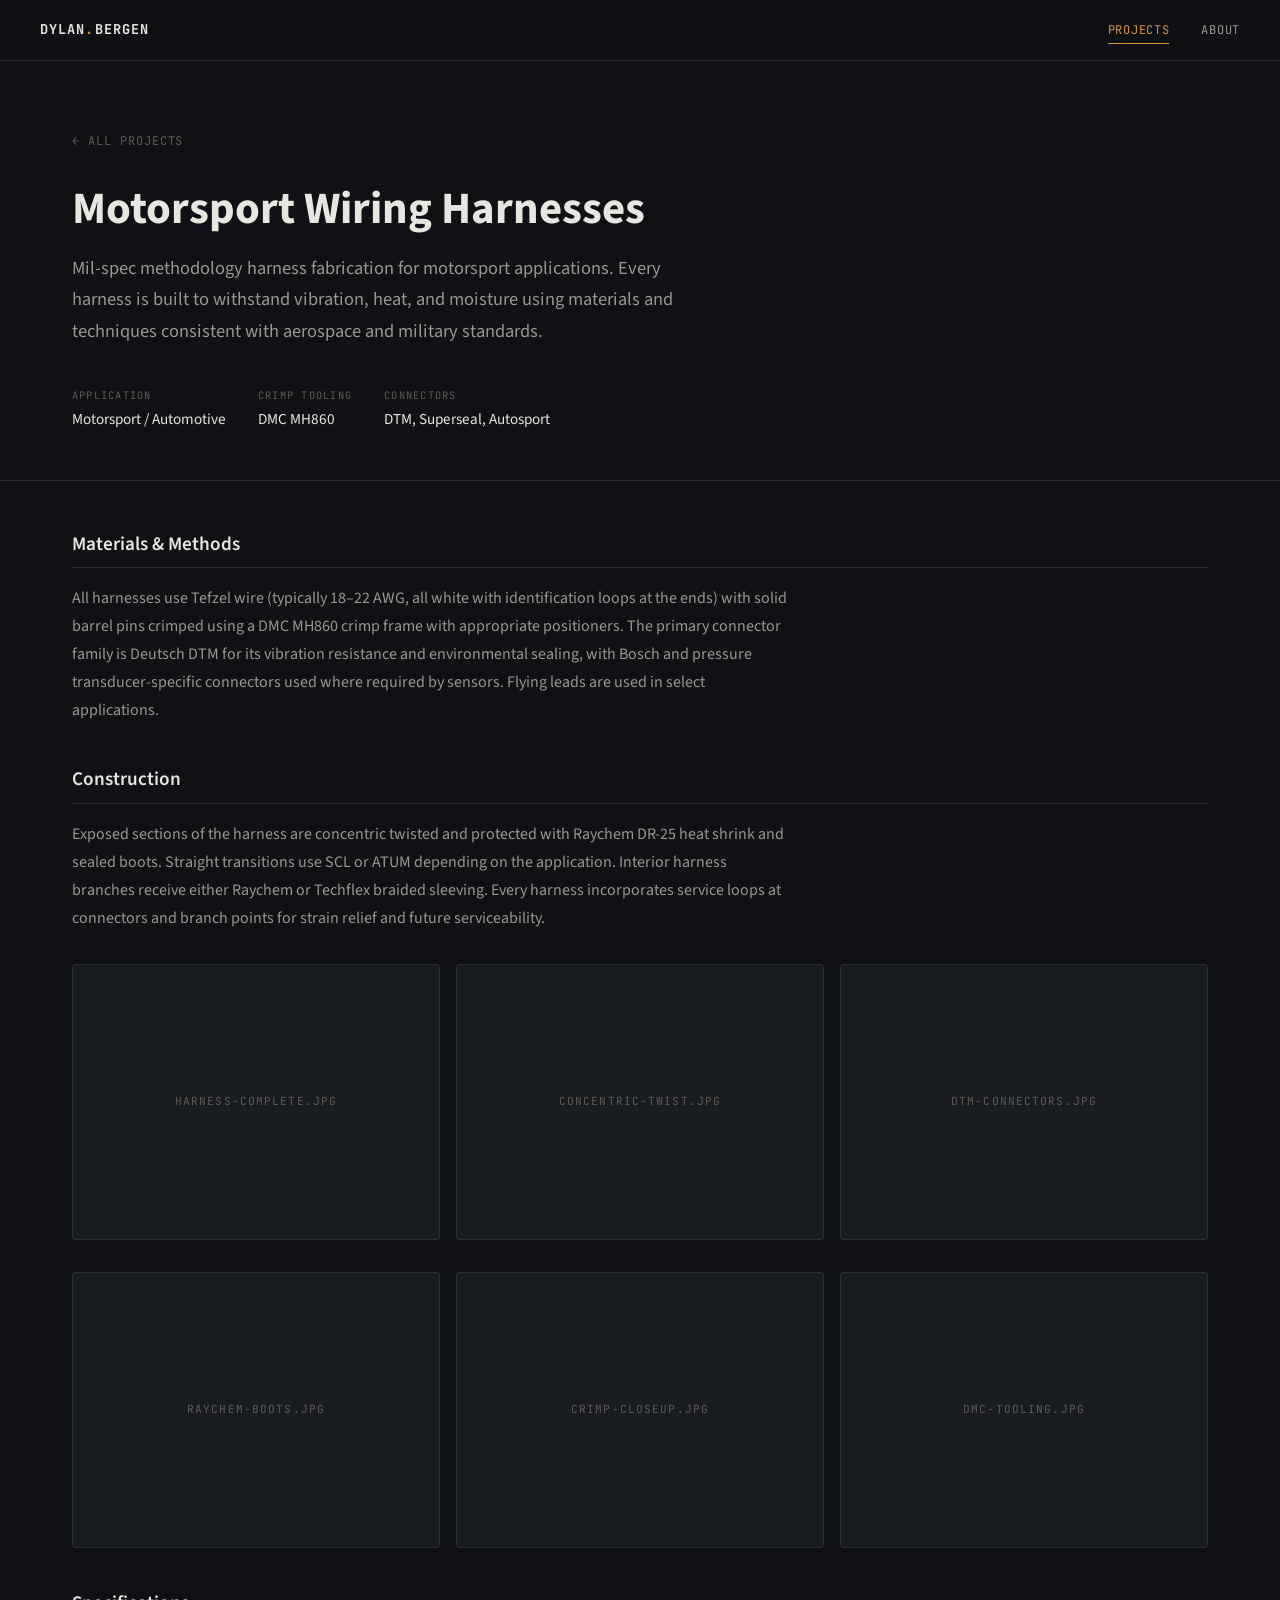
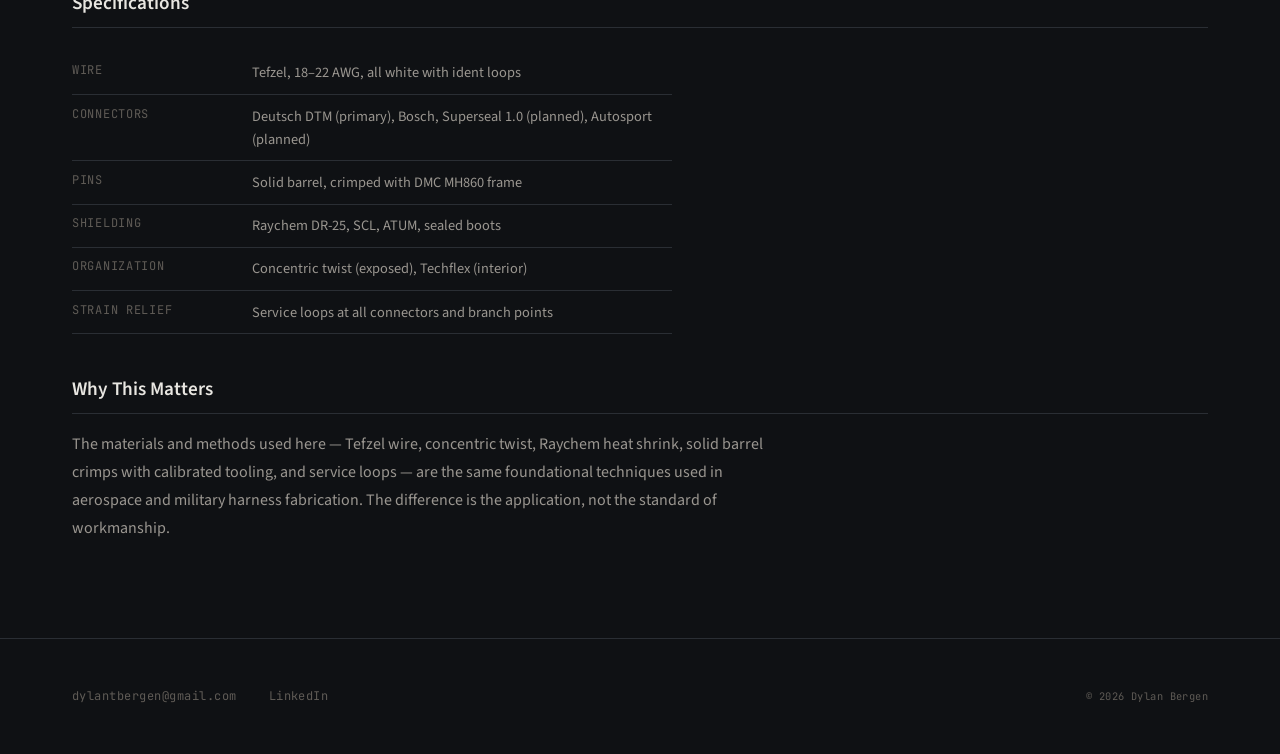
==== projects/harness.html @ fd6b3e9b "Initial Portfolio" ====
<!DOCTYPE html>
<html lang="en">
<head>
  <meta charset="UTF-8">
  <meta name="viewport" content="width=device-width, initial-scale=1.0">
  <title>Wiring Harnesses — Dylan Bergen</title>
  <link rel="stylesheet" href="../css/style.css">
</head>
<body>

  <nav class="nav">
    <div class="nav-inner">
      <a href="../index.html" class="nav-logo">Dylan<span>.</span>Bergen</a>
      <button class="nav-toggle" aria-label="Toggle navigation"><span></span><span></span><span></span></button>
      <ul class="nav-links">
        <li><a href="../index.html" class="active">Projects</a></li>
        <li><a href="../about.html">About</a></li>
      </ul>
    </div>
  </nav>

  <header class="project-hero">
    <div class="container">
      <a href="../index.html" class="project-back">&larr; All Projects</a>
      <h1>Motorsport Wiring Harnesses</h1>
      <p class="hero-description">
        Mil-spec methodology harness fabrication for motorsport applications. Every harness is 
        built to withstand vibration, heat, and moisture using materials and techniques consistent 
        with aerospace and military standards.
      </p>
      <div class="project-hero-meta">
        <div class="hero-meta-item">
          <span class="hero-meta-label">Application</span>
          <span class="hero-meta-value">Motorsport / Automotive</span>
        </div>
        <div class="hero-meta-item">
          <span class="hero-meta-label">Crimp Tooling</span>
          <span class="hero-meta-value">DMC MH860</span>
        </div>
        <div class="hero-meta-item">
          <span class="hero-meta-label">Connectors</span>
          <span class="hero-meta-value">DTM, Superseal, Autosport</span>
        </div>
      </div>
    </div>
  </header>

  <section class="project-content">
    <div class="container">

      <h2>Materials &amp; Methods</h2>
      <p>
        All harnesses use Tefzel wire (typically 18–22 AWG, all white with identification loops 
        at the ends) with solid barrel pins crimped using a DMC MH860 crimp frame with appropriate 
        positioners. The primary connector family is Deutsch DTM for its vibration resistance and 
        environmental sealing, with Bosch and pressure transducer-specific connectors used where 
        required by sensors. Flying leads are used in select applications.
      </p>

      <h2>Construction</h2>
      <p>
        Exposed sections of the harness are concentric twisted and protected with Raychem DR-25 
        heat shrink and sealed boots. Straight transitions use SCL or ATUM depending on the 
        application. Interior harness branches receive either Raychem or Techflex braided sleeving. 
        Every harness incorporates service loops at connectors and branch points for strain relief 
        and future serviceability.
      </p>

      <!-- PHOTO GALLERY: This is the most important gallery on the whole site -->
      <div class="project-gallery">
        <div class="project-gallery-item">
          <span class="project-card-placeholder">harness-complete.jpg</span>
        </div>
        <div class="project-gallery-item">
          <span class="project-card-placeholder">concentric-twist.jpg</span>
        </div>
        <div class="project-gallery-item">
          <span class="project-card-placeholder">dtm-connectors.jpg</span>
        </div>
      </div>

      <div class="project-gallery">
        <div class="project-gallery-item">
          <span class="project-card-placeholder">raychem-boots.jpg</span>
        </div>
        <div class="project-gallery-item">
          <span class="project-card-placeholder">crimp-closeup.jpg</span>
        </div>
        <div class="project-gallery-item">
          <span class="project-card-placeholder">dmc-tooling.jpg</span>
        </div>
      </div>

      <h2>Specifications</h2>
      <table class="spec-table">
        <tr><td>Wire</td><td>Tefzel, 18–22 AWG, all white with ident loops</td></tr>
        <tr><td>Connectors</td><td>Deutsch DTM (primary), Bosch, Superseal 1.0 (planned), Autosport (planned)</td></tr>
        <tr><td>Pins</td><td>Solid barrel, crimped with DMC MH860 frame</td></tr>
        <tr><td>Shielding</td><td>Raychem DR-25, SCL, ATUM, sealed boots</td></tr>
        <tr><td>Organization</td><td>Concentric twist (exposed), Techflex (interior)</td></tr>
        <tr><td>Strain Relief</td><td>Service loops at all connectors and branch points</td></tr>
      </table>

      <h2>Why This Matters</h2>
      <p>
        The materials and methods used here — Tefzel wire, concentric twist, Raychem heat shrink, 
        solid barrel crimps with calibrated tooling, and service loops — are the same foundational 
        techniques used in aerospace and military harness fabrication. The difference is the 
        application, not the standard of workmanship.
      </p>

    </div>
  </section>

  <footer class="footer">
    <div class="container">
      <div class="footer-inner">
        <div class="footer-contact">
          <a href="mailto:dylantbergen@gmail.com">dylantbergen@gmail.com</a>
          <a href="https://linkedin.com/in/dylanbergen" target="_blank" rel="noopener">LinkedIn</a>
        </div>
        <span class="footer-copy">&copy; 2026 Dylan Bergen</span>
      </div>
    </div>
  </footer>

  <script src="../js/main.js"></script>
</body>
</html>
---- css/style.css ----
/* ============================================
   DYLAN BERGEN — Engineering Portfolio
   Aesthetic: Industrial / Utilitarian / Precision
   ============================================ */

@import url('https://fonts.googleapis.com/css2?family=JetBrains+Mono:wght@400;500;700&family=Source+Sans+3:wght@300;400;500;600;700&display=swap');

/* --- CSS Variables --- */
:root {
  --bg-primary: #0f1114;
  --bg-secondary: #181b20;
  --bg-card: #1e2228;
  --bg-card-hover: #252a31;
  --text-primary: #e8e6e1;
  --text-secondary: #9a9690;
  --text-muted: #5f5b56;
  --accent: #d4943a;
  --accent-dim: #a37229;
  --accent-glow: rgba(212, 148, 58, 0.12);
  --border: #2a2e34;
  --border-light: #353a42;
  --mono: 'JetBrains Mono', monospace;
  --sans: 'Source Sans 3', sans-serif;
  --max-width: 1200px;
  --radius: 3px;
  --transition: 0.25s ease;
}

/* --- Reset --- */
*, *::before, *::after { box-sizing: border-box; margin: 0; padding: 0; }
html { scroll-behavior: smooth; font-size: 16px; }
body {
  font-family: var(--sans);
  background: var(--bg-primary);
  color: var(--text-primary);
  line-height: 1.6;
  -webkit-font-smoothing: antialiased;
}
a { color: var(--accent); text-decoration: none; transition: color var(--transition); }
a:hover { color: var(--text-primary); }
img { max-width: 100%; height: auto; display: block; }

/* --- Layout --- */
.container { max-width: var(--max-width); margin: 0 auto; padding: 0 2rem; }

/* --- Navigation --- */
.nav {
  position: fixed;
  top: 0;
  left: 0;
  right: 0;
  z-index: 100;
  background: rgba(15, 17, 20, 0.92);
  backdrop-filter: blur(12px);
  border-bottom: 1px solid var(--border);
  padding: 0 2rem;
}
.nav-inner {
  max-width: var(--max-width);
  margin: 0 auto;
  display: flex;
  align-items: center;
  justify-content: space-between;
  height: 60px;
}
.nav-logo {
  font-family: var(--mono);
  font-size: 0.85rem;
  font-weight: 700;
  color: var(--text-primary);
  letter-spacing: 0.08em;
  text-transform: uppercase;
}
.nav-logo span { color: var(--accent); }
.nav-links { display: flex; gap: 2rem; list-style: none; }
.nav-links a {
  font-family: var(--mono);
  font-size: 0.75rem;
  color: var(--text-secondary);
  letter-spacing: 0.06em;
  text-transform: uppercase;
  padding: 0.25rem 0;
  position: relative;
}
.nav-links a::after {
  content: '';
  position: absolute;
  bottom: -2px;
  left: 0;
  width: 0;
  height: 1px;
  background: var(--accent);
  transition: width var(--transition);
}
.nav-links a:hover { color: var(--text-primary); }
.nav-links a:hover::after { width: 100%; }
.nav-links a.active { color: var(--accent); }
.nav-links a.active::after { width: 100%; }

/* Mobile nav toggle */
.nav-toggle { display: none; background: none; border: none; cursor: pointer; padding: 0.5rem; }
.nav-toggle span {
  display: block; width: 20px; height: 2px; background: var(--text-secondary);
  margin: 4px 0; transition: var(--transition);
}

/* --- Hero --- */
.hero {
  padding: 10rem 0 6rem;
  border-bottom: 1px solid var(--border);
}
.hero-label {
  font-family: var(--mono);
  font-size: 0.75rem;
  color: var(--accent);
  letter-spacing: 0.15em;
  text-transform: uppercase;
  margin-bottom: 1.5rem;
}
.hero h1 {
  font-family: var(--sans);
  font-size: clamp(2.2rem, 5vw, 3.5rem);
  font-weight: 700;
  line-height: 1.15;
  margin-bottom: 1.5rem;
  color: var(--text-primary);
}
.hero-description {
  font-size: 1.15rem;
  color: var(--text-secondary);
  max-width: 640px;
  line-height: 1.7;
  margin-bottom: 2.5rem;
}
.hero-meta {
  display: flex;
  gap: 2.5rem;
  flex-wrap: wrap;
}
.hero-meta-item {
  display: flex;
  flex-direction: column;
  gap: 0.25rem;
}
.hero-meta-label {
  font-family: var(--mono);
  font-size: 0.65rem;
  color: var(--text-muted);
  text-transform: uppercase;
  letter-spacing: 0.12em;
}
.hero-meta-value {
  font-size: 0.95rem;
  color: var(--text-primary);
}

/* --- Section Headers --- */
.section { padding: 5rem 0; }
.section-header {
  display: flex;
  align-items: baseline;
  gap: 1.5rem;
  margin-bottom: 3rem;
  border-bottom: 1px solid var(--border);
  padding-bottom: 1rem;
}
.section-number {
  font-family: var(--mono);
  font-size: 0.75rem;
  color: var(--accent);
  letter-spacing: 0.05em;
}
.section-title {
  font-family: var(--sans);
  font-size: 1.4rem;
  font-weight: 600;
  color: var(--text-primary);
}

/* --- Project Grid --- */
.project-grid {
  display: grid;
  grid-template-columns: repeat(auto-fill, minmax(340px, 1fr));
  gap: 1.5rem;
}
.project-card {
  background: var(--bg-card);
  border: 1px solid var(--border);
  border-radius: var(--radius);
  overflow: hidden;
  transition: border-color var(--transition), transform var(--transition), background var(--transition);
  display: flex;
  flex-direction: column;
}
.project-card:hover {
  border-color: var(--accent-dim);
  background: var(--bg-card-hover);
  transform: translateY(-2px);
}
.project-card-image {
  width: 100%;
  height: 220px;
  background: var(--bg-secondary);
  border-bottom: 1px solid var(--border);
  display: flex;
  align-items: center;
  justify-content: center;
  overflow: hidden;
  position: relative;
}
.project-card-image img {
  width: 100%;
  height: 100%;
  object-fit: cover;
}
.project-card-placeholder {
  font-family: var(--mono);
  font-size: 0.7rem;
  color: var(--text-muted);
  text-transform: uppercase;
  letter-spacing: 0.1em;
}
.project-card-body { padding: 1.5rem; flex: 1; display: flex; flex-direction: column; }
.project-card-category {
  font-family: var(--mono);
  font-size: 0.65rem;
  color: var(--accent);
  text-transform: uppercase;
  letter-spacing: 0.1em;
  margin-bottom: 0.5rem;
}
.project-card-title {
  font-size: 1.15rem;
  font-weight: 600;
  color: var(--text-primary);
  margin-bottom: 0.75rem;
  line-height: 1.3;
}
.project-card-desc {
  font-size: 0.9rem;
  color: var(--text-secondary);
  line-height: 1.6;
  flex: 1;
}
.project-card-tags {
  display: flex;
  flex-wrap: wrap;
  gap: 0.5rem;
  margin-top: 1.25rem;
  padding-top: 1rem;
  border-top: 1px solid var(--border);
}
.tag {
  font-family: var(--mono);
  font-size: 0.6rem;
  color: var(--text-muted);
  text-transform: uppercase;
  letter-spacing: 0.08em;
  padding: 0.2rem 0.6rem;
  border: 1px solid var(--border);
  border-radius: 2px;
}

/* --- Project Detail Page --- */
.project-hero {
  padding: 8rem 0 3rem;
  border-bottom: 1px solid var(--border);
}
.project-back {
  font-family: var(--mono);
  font-size: 0.75rem;
  color: var(--text-muted);
  text-transform: uppercase;
  letter-spacing: 0.08em;
  margin-bottom: 2rem;
  display: inline-block;
}
.project-back:hover { color: var(--accent); }
.project-hero h1 {
  font-size: clamp(1.8rem, 4vw, 2.8rem);
  font-weight: 700;
  line-height: 1.2;
  margin-bottom: 1rem;
}
.project-hero-meta {
  display: flex;
  gap: 2rem;
  flex-wrap: wrap;
  margin-top: 1.5rem;
}
.project-content { padding: 3rem 0; }
.project-content h2 {
  font-size: 1.2rem;
  font-weight: 600;
  color: var(--text-primary);
  margin: 2.5rem 0 1rem;
  padding-bottom: 0.5rem;
  border-bottom: 1px solid var(--border);
}
.project-content h2:first-child { margin-top: 0; }
.project-content p {
  font-size: 1rem;
  color: var(--text-secondary);
  line-height: 1.75;
  margin-bottom: 1rem;
  max-width: 720px;
}
.project-content ul {
  list-style: none;
  padding: 0;
  margin-bottom: 1.5rem;
}
.project-content li {
  font-size: 0.95rem;
  color: var(--text-secondary);
  padding: 0.3rem 0;
  padding-left: 1.2rem;
  position: relative;
}
.project-content li::before {
  content: '—';
  position: absolute;
  left: 0;
  color: var(--accent-dim);
}

/* Image gallery */
.project-gallery {
  display: grid;
  grid-template-columns: repeat(auto-fill, minmax(300px, 1fr));
  gap: 1rem;
  margin: 2rem 0;
}
.project-gallery-item {
  aspect-ratio: 4/3;
  background: var(--bg-secondary);
  border: 1px solid var(--border);
  border-radius: var(--radius);
  overflow: hidden;
  display: flex;
  align-items: center;
  justify-content: center;
}
.project-gallery-item img {
  width: 100%;
  height: 100%;
  object-fit: cover;
}

/* Spec table */
.spec-table {
  width: 100%;
  max-width: 600px;
  border-collapse: collapse;
  margin: 1.5rem 0;
}
.spec-table tr { border-bottom: 1px solid var(--border); }
.spec-table td {
  padding: 0.6rem 0;
  font-size: 0.9rem;
}
.spec-table td:first-child {
  font-family: var(--mono);
  font-size: 0.75rem;
  color: var(--text-muted);
  text-transform: uppercase;
  letter-spacing: 0.06em;
  width: 180px;
  vertical-align: top;
}
.spec-table td:last-child { color: var(--text-secondary); }

/* --- About Page --- */
.about-grid {
  display: grid;
  grid-template-columns: 1fr 1fr;
  gap: 4rem;
}
.about-text p {
  font-size: 1rem;
  color: var(--text-secondary);
  line-height: 1.75;
  margin-bottom: 1rem;
}
.skills-grid {
  display: grid;
  grid-template-columns: 1fr;
  gap: 2rem;
}
.skill-group-label {
  font-family: var(--mono);
  font-size: 0.7rem;
  color: var(--accent);
  text-transform: uppercase;
  letter-spacing: 0.1em;
  margin-bottom: 0.75rem;
}
.skill-group-items {
  font-size: 0.9rem;
  color: var(--text-secondary);
  line-height: 1.8;
}

/* --- Contact / Footer --- */
.footer {
  border-top: 1px solid var(--border);
  padding: 3rem 0;
  margin-top: 2rem;
}
.footer-inner {
  display: flex;
  justify-content: space-between;
  align-items: center;
  flex-wrap: wrap;
  gap: 1rem;
}
.footer-contact {
  display: flex;
  gap: 2rem;
  flex-wrap: wrap;
}
.footer-contact a {
  font-family: var(--mono);
  font-size: 0.75rem;
  color: var(--text-muted);
  letter-spacing: 0.04em;
}
.footer-contact a:hover { color: var(--accent); }
.footer-copy {
  font-family: var(--mono);
  font-size: 0.65rem;
  color: var(--text-muted);
  letter-spacing: 0.04em;
}

/* --- Responsive --- */
@media (max-width: 768px) {
  .nav-links { display: none; }
  .nav-links.open {
    display: flex;
    flex-direction: column;
    position: absolute;
    top: 60px;
    left: 0;
    right: 0;
    background: rgba(15, 17, 20, 0.98);
    border-bottom: 1px solid var(--border);
    padding: 1.5rem 2rem;
    gap: 1rem;
  }
  .nav-toggle { display: block; }
  .hero { padding: 7rem 0 4rem; }
  .hero-meta { gap: 1.5rem; }
  .project-grid { grid-template-columns: 1fr; }
  .about-grid { grid-template-columns: 1fr; gap: 2rem; }
  .project-gallery { grid-template-columns: 1fr; }
  .section { padding: 3rem 0; }
}
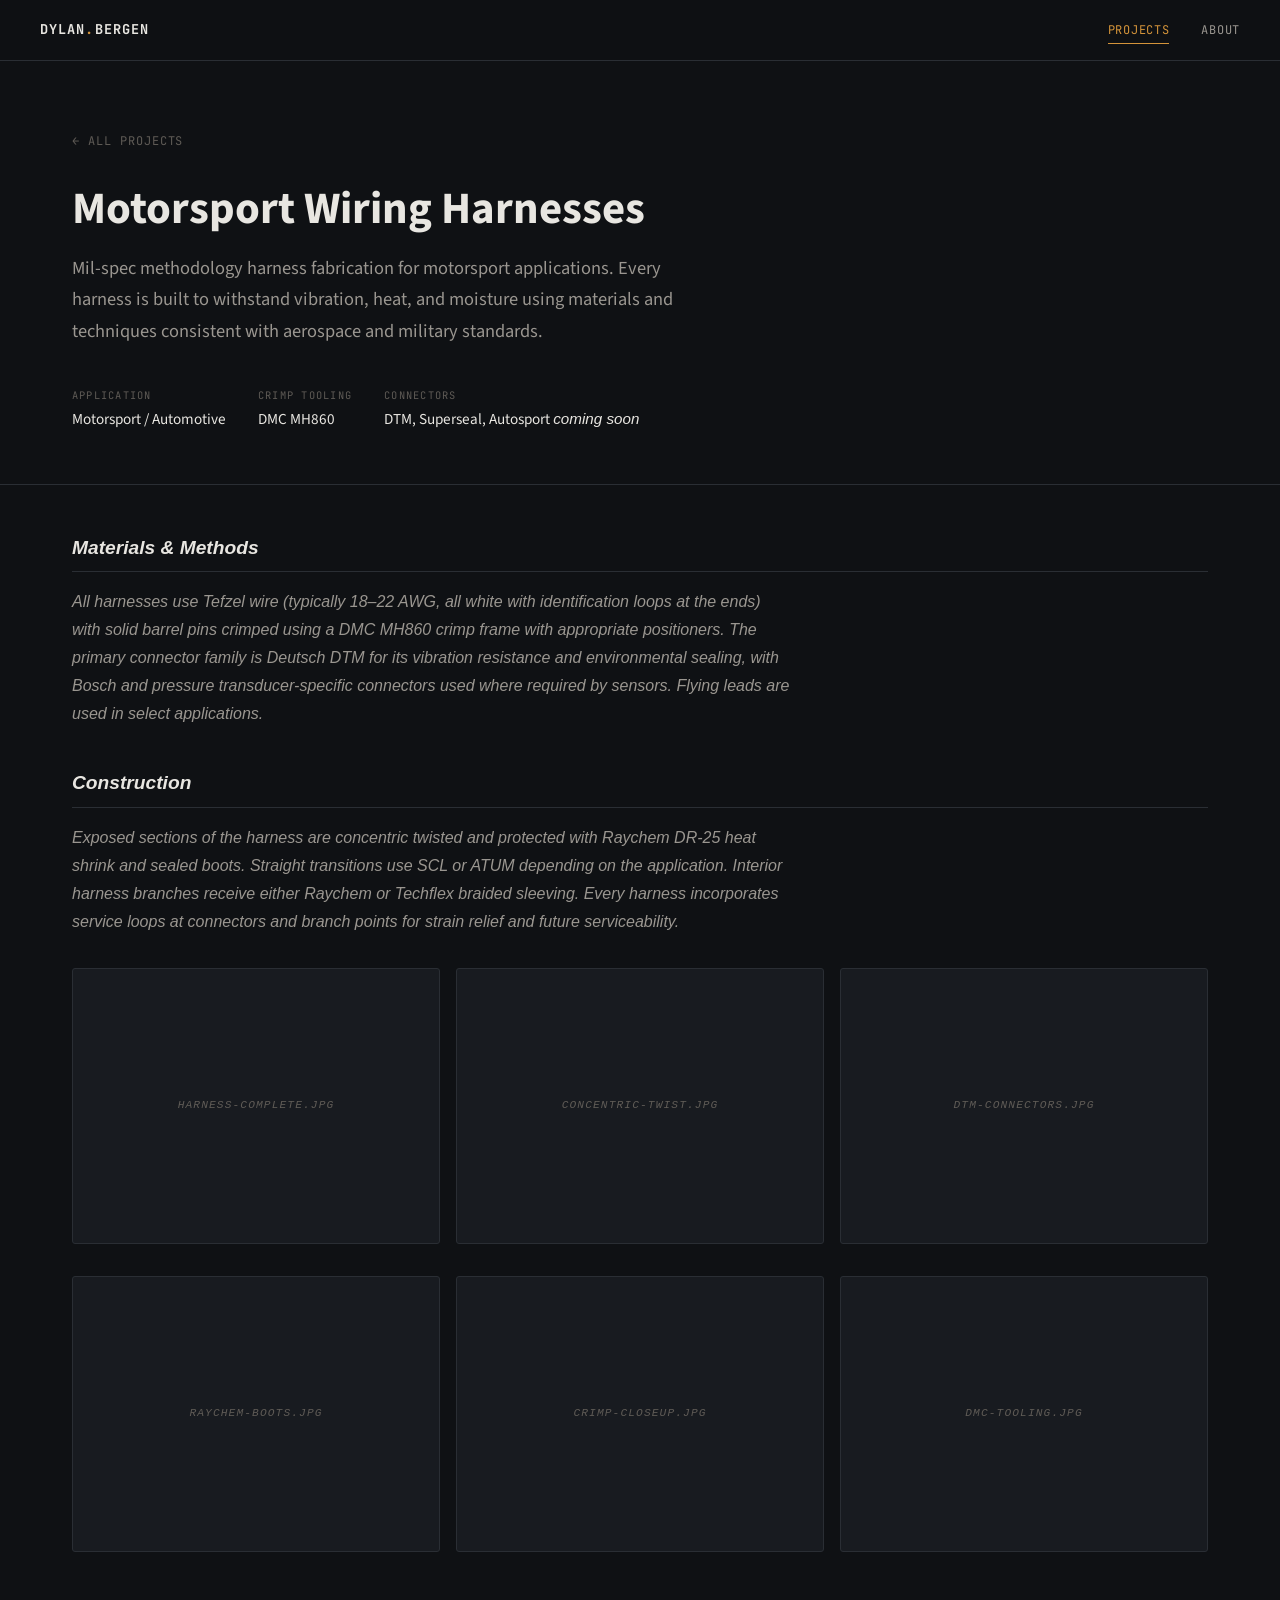
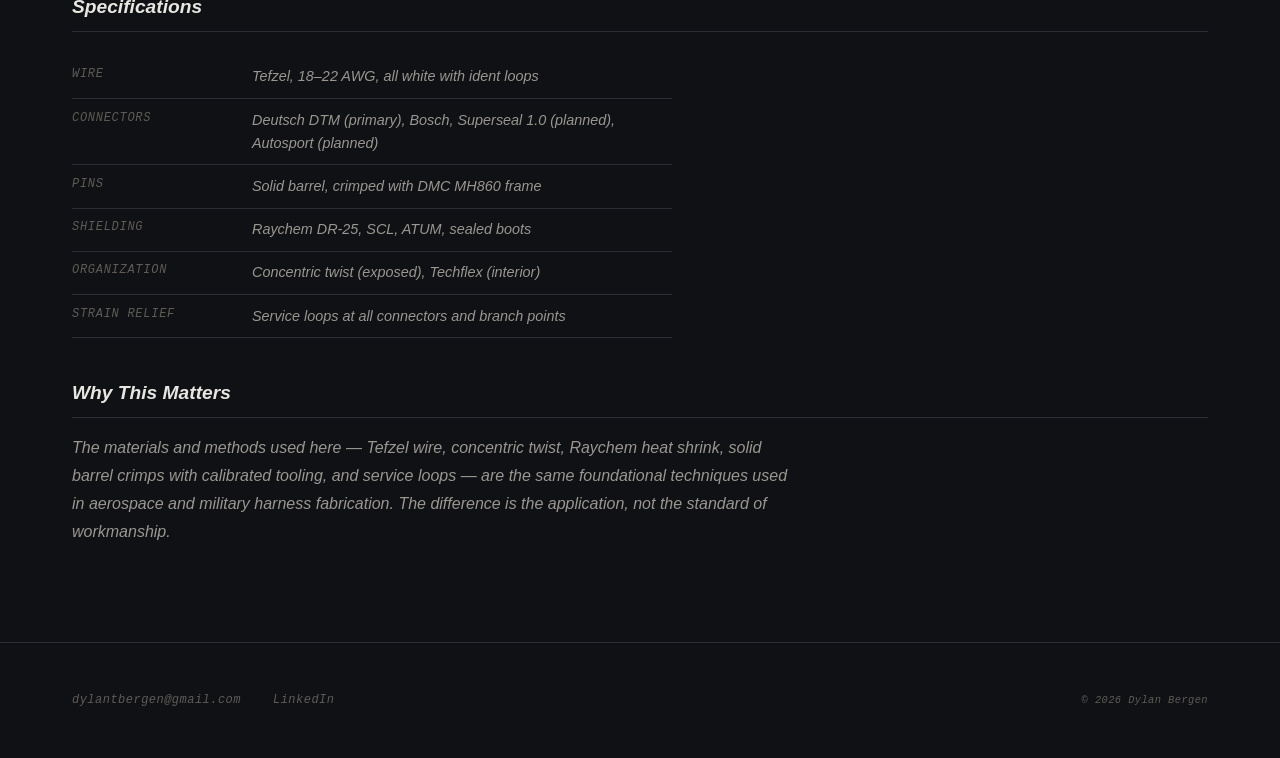
==== commit 96819ed3: "Initial Portfolio" ====
--- a/projects/harness.html
+++ b/projects/harness.html
@@ -39,7 +39,7 @@
         </div>
         <div class="hero-meta-item">
           <span class="hero-meta-label">Connectors</span>
-          <span class="hero-meta-value">DTM, Superseal, Autosport</span>
+          <span class="hero-meta-value">DTM, Superseal, Autosport <i> coming soon</span>
         </div>
       </div>
     </div>
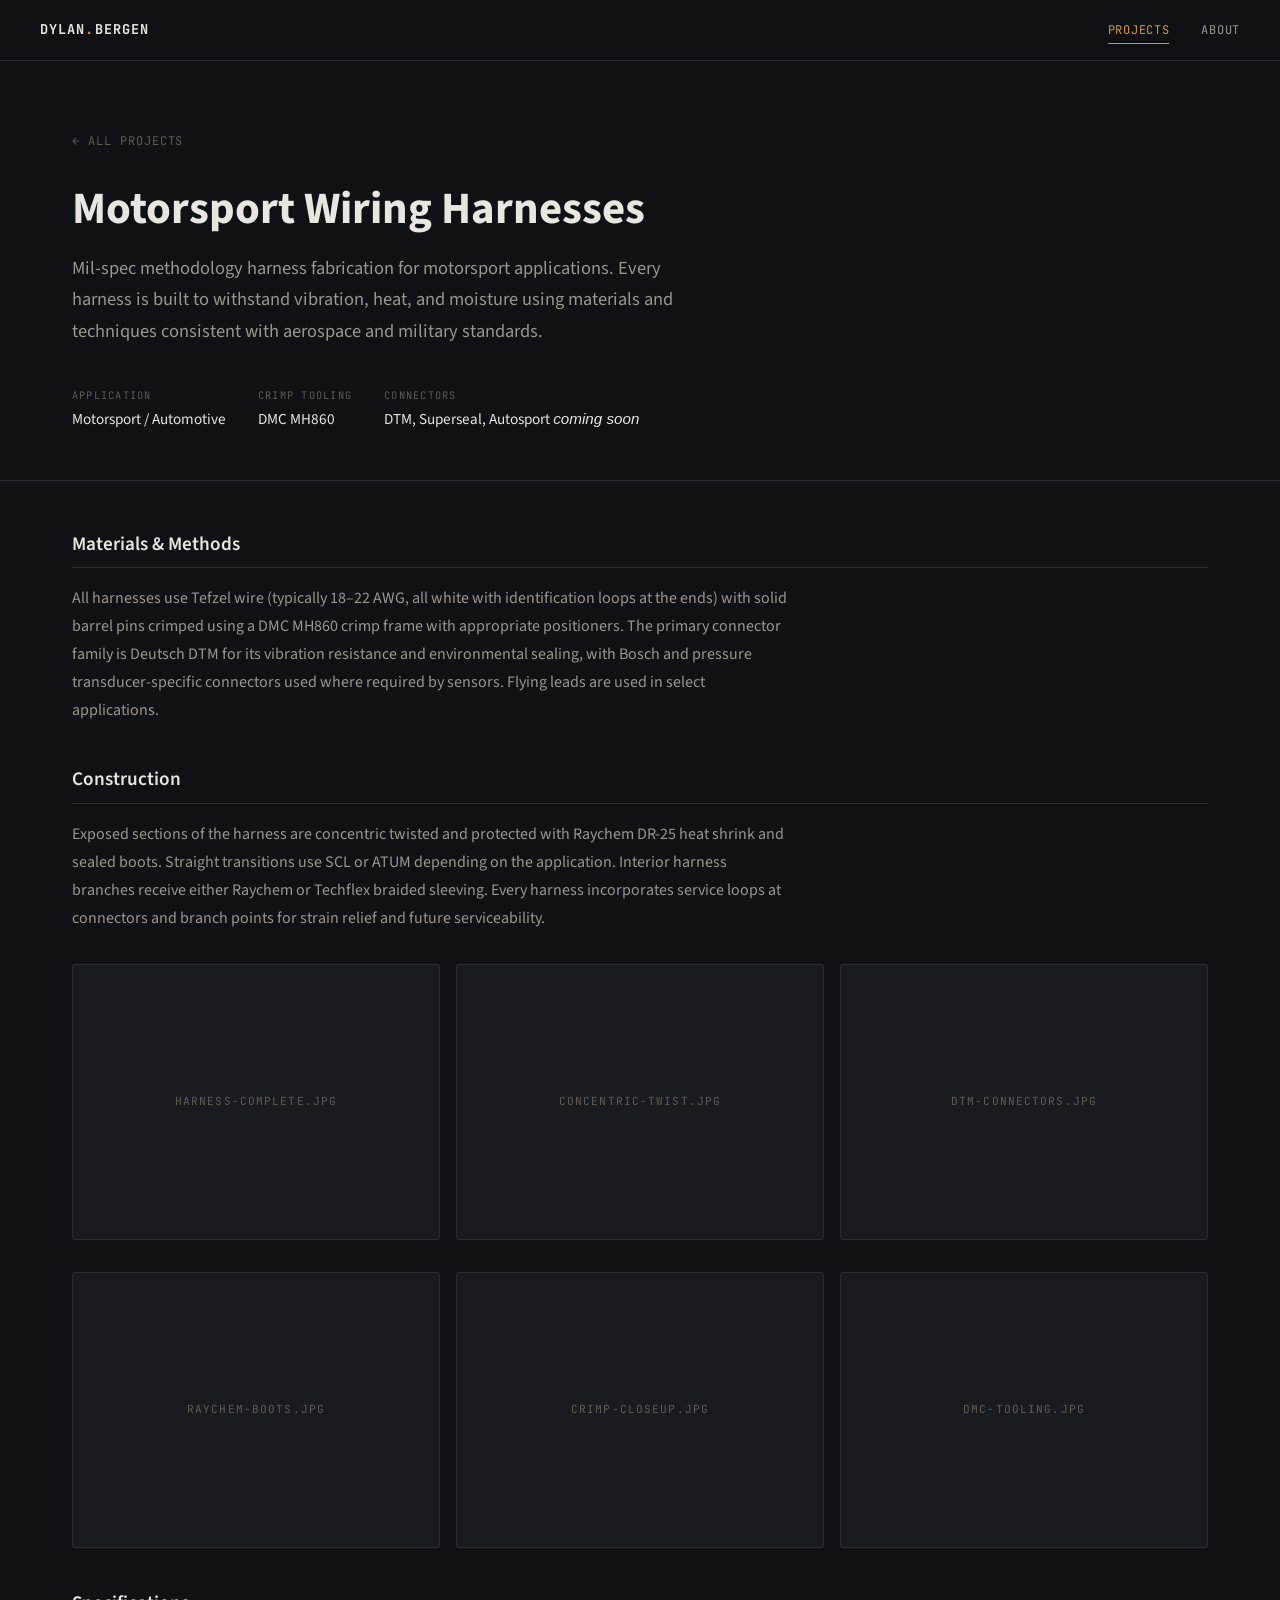
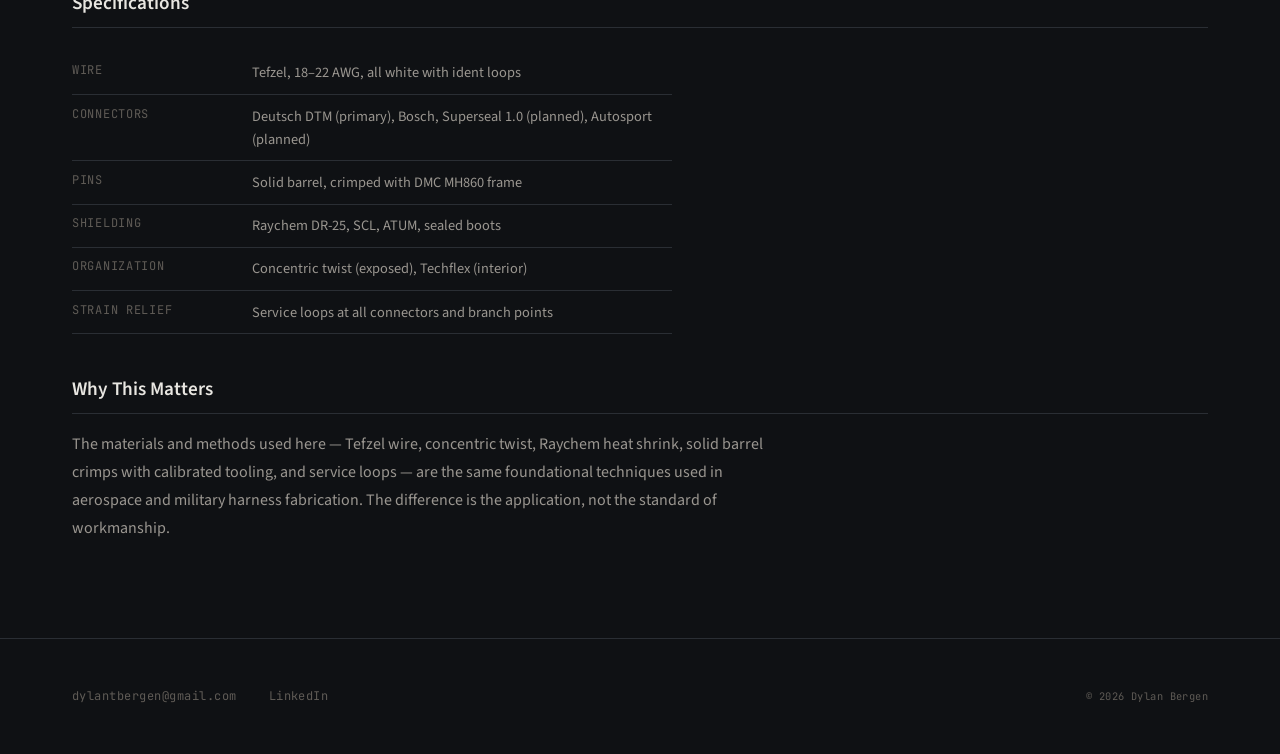
==== commit 825c3cd0: "Initial Portfolio" ====
--- a/projects/harness.html
+++ b/projects/harness.html
@@ -39,7 +39,7 @@
         </div>
         <div class="hero-meta-item">
           <span class="hero-meta-label">Connectors</span>
-          <span class="hero-meta-value">DTM, Superseal, Autosport <i> coming soon</span>
+          <span class="hero-meta-value">DTM, Superseal, Autosport <i>coming soon</i></span>
         </div>
       </div>
     </div>
